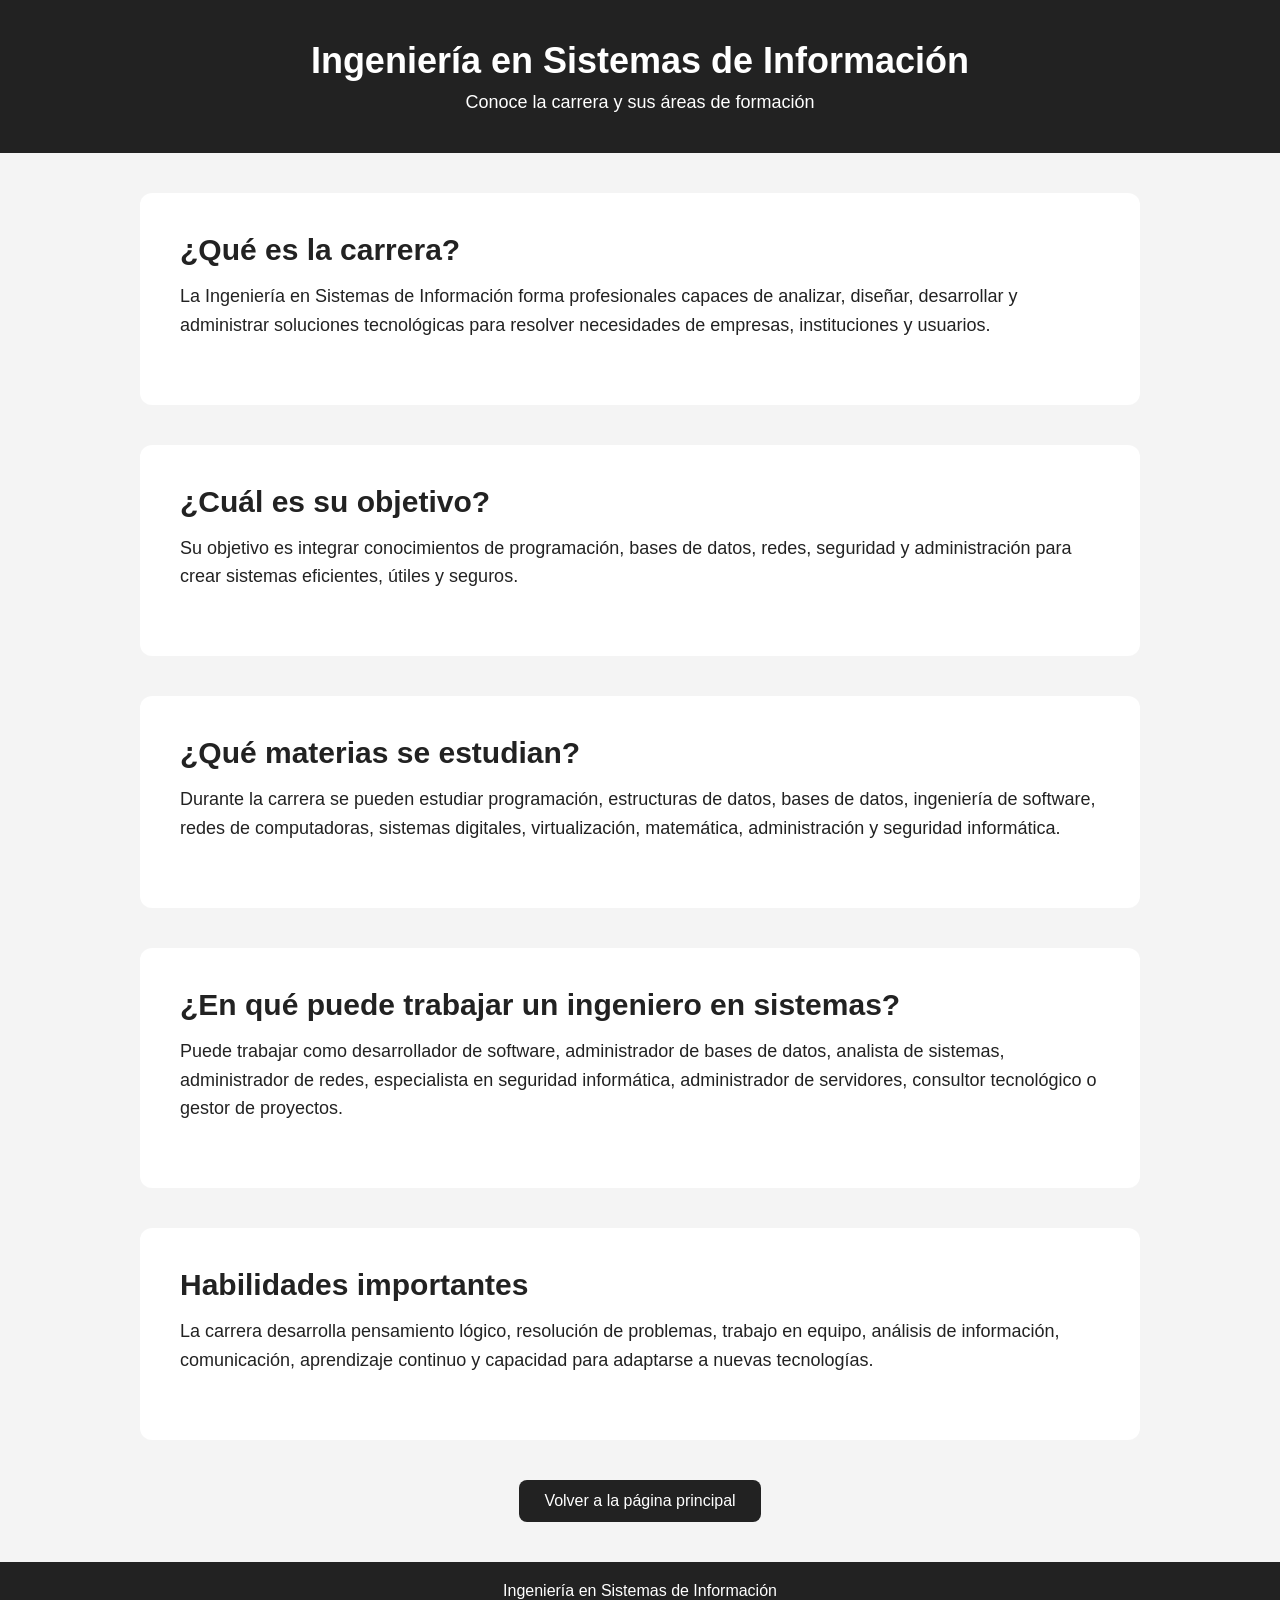
==== carrera.html @ 3bf27fce "Agregar pagina informativa de la carrera" ====
<!DOCTYPE html>
<html lang="es">
<head>
    <meta charset="UTF-8">
    <meta name="viewport" content="width=device-width, initial-scale=1.0">
    <meta name="referrer" content="strict-origin-when-cross-origin">
    <meta http-equiv="Content-Security-Policy" content="default-src 'self'; style-src 'self'; img-src 'self' data:; font-src 'self'; object-src 'none'; base-uri 'self'; form-action 'self'; upgrade-insecure-requests">
    <title>Ingeniería en Sistemas de Información</title>
    <link rel="stylesheet" href="style.css">
</head>
<body class="pagina-carrera">
    <header>
        <h1>Ingeniería en Sistemas de Información</h1>
        <p>Conoce la carrera y sus áreas de formación</p>
    </header>

    <main>
        <section class="presentacion">
            <h2>¿Qué es la carrera?</h2>
            <p>
                La Ingeniería en Sistemas de Información forma profesionales capaces de
                analizar, diseñar, desarrollar y administrar soluciones tecnológicas para
                resolver necesidades de empresas, instituciones y usuarios.
            </p>
        </section>

        <section class="presentacion">
            <h2>¿Cuál es su objetivo?</h2>
            <p>
                Su objetivo es integrar conocimientos de programación, bases de datos,
                redes, seguridad y administración para crear sistemas eficientes, útiles
                y seguros.
            </p>
        </section>

        <section class="presentacion">
            <h2>¿Qué materias se estudian?</h2>
            <p>
                Durante la carrera se pueden estudiar programación, estructuras de datos,
                bases de datos, ingeniería de software, redes de computadoras, sistemas
                digitales, virtualización, matemática, administración y seguridad
                informática.
            </p>
        </section>

        <section class="presentacion">
            <h2>¿En qué puede trabajar un ingeniero en sistemas?</h2>
            <p>
                Puede trabajar como desarrollador de software, administrador de bases de
                datos, analista de sistemas, administrador de redes, especialista en
                seguridad informática, administrador de servidores, consultor tecnológico
                o gestor de proyectos.
            </p>
        </section>

        <section class="presentacion">
            <h2>Habilidades importantes</h2>
            <p>
                La carrera desarrolla pensamiento lógico, resolución de problemas,
                trabajo en equipo, análisis de información, comunicación, aprendizaje
                continuo y capacidad para adaptarse a nuevas tecnologías.
            </p>
        </section>

        <p class="volver-inicio">
            <a class="boton" href="index.html">Volver a la página principal</a>
        </p>
    </main>

    <footer>
        <p>Ingeniería en Sistemas de Información</p>
    </footer>
</body>
</html>
---- style.css ----
/* Configuración general */

* {
    margin: 0;
    padding: 0;
    box-sizing: border-box;
}

:root {
    --color-fondo: #f4f4f4;
    --color-superficie: #ffffff;
    --color-texto: #222222;
    --color-principal: #222222;
    --color-principal-hover: #444444;
    --color-texto-principal: #ffffff;
    --color-detalle-fondo: #222222;
    --color-detalle-texto: #ffffff;
    --color-detalle-secundario: #d6d6d6;
    --color-borde: #555555;
    --color-sombra: rgba(0, 0, 0, 0.1);
}

body.modo-oscuro {
    --color-fondo: #151922;
    --color-superficie: #202632;
    --color-texto: #f1f4f8;
    --color-principal: #f1f4f8;
    --color-principal-hover: #cbd5e1;
    --color-texto-principal: #151922;
    --color-detalle-fondo: #ffffff;
    --color-detalle-texto: #222222;
    --color-detalle-secundario: #222222;
    --color-borde: #cbd5e1;
    --color-sombra: rgba(0, 0, 0, 0.3);
}

body {
    font-family: Arial, sans-serif;
    background-color: var(--color-fondo);
    color: var(--color-texto);
    transition: background-color 0.25s, color 0.25s;
}


/* Encabezado */

header {
    background-color: #222;
    color: white;
    text-align: center;
    padding: 40px 20px;
    position: relative;
}

.boton-tema {
    align-items: center;
    background-color: transparent;
    border: 2px solid rgba(255, 255, 255, 0.7);
    border-radius: 50%;
    color: white;
    cursor: pointer;
    display: flex;
    font-size: 1.2rem;
    height: 44px;
    justify-content: center;
    position: absolute;
    right: 20px;
    top: 20px;
    transition: background-color 0.2s, transform 0.2s;
    width: 44px;
}

.boton-tema:hover,
.boton-tema:focus-visible {
    background-color: rgba(255, 255, 255, 0.18);
    transform: scale(1.08);
}

.boton-tema:focus-visible {
    outline: 3px solid #ffffff;
    outline-offset: 3px;
}

.icono-luna {
    display: none;
}

.modo-oscuro .icono-sol {
    display: none;
}

.modo-oscuro .icono-luna {
    display: inline;
}

header h1 {
    font-size: 36px;
    margin-bottom: 10px;
}

header p {
    font-size: 18px;
}


/* Contenido principal */

main {
    width: 90%;
    max-width: 1000px;
    margin: 40px auto;
}


/* Presentación */

.presentacion {
    background-color: var(--color-superficie);
    padding: 40px;
    border-radius: 12px;
    text-align: center;
    margin-bottom: 40px;
}

.presentacion h2 {
    font-size: 30px;
    margin-bottom: 15px;
}

.presentacion p {
    font-size: 18px;
    line-height: 1.6;
    margin-bottom: 25px;
}


/* Botón */

.boton {
    background-color: var(--color-principal);
    color: var(--color-texto-principal);
    border: none;
    padding: 12px 25px;
    border-radius: 8px;
    font-size: 16px;
    cursor: pointer;
    display: inline-block;
    text-decoration: none;
}

.boton:hover,
.boton:focus-visible {
    background-color: var(--color-principal-hover);
}

.enlace-carrera {
    margin-left: 10px;
}

.tarjeta-presentacion {
    background-color: var(--color-fondo);
    border-left: 4px solid var(--color-principal);
    margin: 25px auto 0;
    max-width: 600px;
    padding: 18px 22px;
    text-align: left;
}

.tarjeta-presentacion[hidden] {
    display: none;
}

.tarjeta-presentacion h3 {
    margin-bottom: 8px;
}

.tarjeta-presentacion p {
    line-height: 1.5;
}


/* Materias */

.materias {
    text-align: center;
}

.materias h2 {
    margin-bottom: 25px;
}


/* Tarjetas */

.contenedor-tarjetas {
    display: flex;
    gap: 20px;
    justify-content: center;
    flex-wrap: wrap;
}

.tarjeta {
    background-color: var(--color-superficie);
    width: 280px;
    padding: 25px;
    border-radius: 12px;
    box-shadow: 0 4px 10px var(--color-sombra);
    border: none;
    color: var(--color-texto);
    cursor: pointer;
    font: inherit;
    position: relative;
    text-align: center;
    transition: transform 0.2s, box-shadow 0.2s;
}

.tarjeta::after {
    background-color: var(--color-principal);
    border-radius: 8px;
    bottom: calc(100% + 12px);
    color: var(--color-texto-principal);
    content: attr(data-descripcion);
    font-size: 14px;
    left: 50%;
    line-height: 1.4;
    opacity: 0;
    padding: 12px;
    pointer-events: none;
    position: absolute;
    transform: translate(-50%, 8px);
    transition: opacity 0.2s, transform 0.2s, visibility 0.2s;
    visibility: hidden;
    width: 240px;
    z-index: 1;
}

.tarjeta:hover,
.tarjeta:focus-visible {
    box-shadow: 0 6px 14px var(--color-sombra);
    transform: translateY(-4px);
}

.tarjeta:hover::after,
.tarjeta:focus-visible::after {
    opacity: 1;
    transform: translate(-50%, 0);
    visibility: visible;
}

.tarjeta:focus-visible {
    outline: 3px solid var(--color-principal-hover);
    outline-offset: 3px;
}

.tarjeta-titulo {
    display: block;
    font-size: 1.17em;
    font-weight: bold;
    margin-bottom: 10px;
}

.tarjeta span:last-child {
    display: block;
    line-height: 1.5;
}

.detalle-materia {
    background-color: var(--color-detalle-fondo);
    border-radius: 12px;
    color: var(--color-detalle-texto);
    margin: 0 auto 40px;
    max-width: 850px;
    padding: 25px;
    text-align: left;
}

.detalle-materia[hidden] {
    display: none;
}

.detalle-materia h3 {
    border-bottom: 1px solid var(--color-borde);
    font-size: 1.4rem;
    margin-bottom: 20px;
    padding-bottom: 12px;
}

.detalle-contenido {
    display: grid;
    gap: 18px;
    grid-template-columns: repeat(3, 1fr);
}

.detalle-contenido h4 {
    color: var(--color-detalle-secundario);
    font-size: 1rem;
    margin-bottom: 7px;
}

.detalle-contenido p {
    line-height: 1.5;
}

.pagina-carrera .presentacion {
    text-align: left;
}

.volver-inicio {
    text-align: center;
}

/* Pie de página */

footer {
    background-color: #222;
    color: white;
    text-align: center;
    padding: 20px;
    margin-top: 40px;
}


/* Adaptación para celulares */

@media (max-width: 600px) {

    header h1 {
        font-size: 28px;
    }

    .presentacion {
        padding: 25px;
    }

    .presentacion h2 {
        font-size: 24px;
    }

    .tarjeta {
        width: 100%;
    }

    .boton-tema {
        right: 12px;
        top: 12px;
    }

    .enlace-carrera {
        margin-left: 0;
        margin-top: 12px;
    }
}
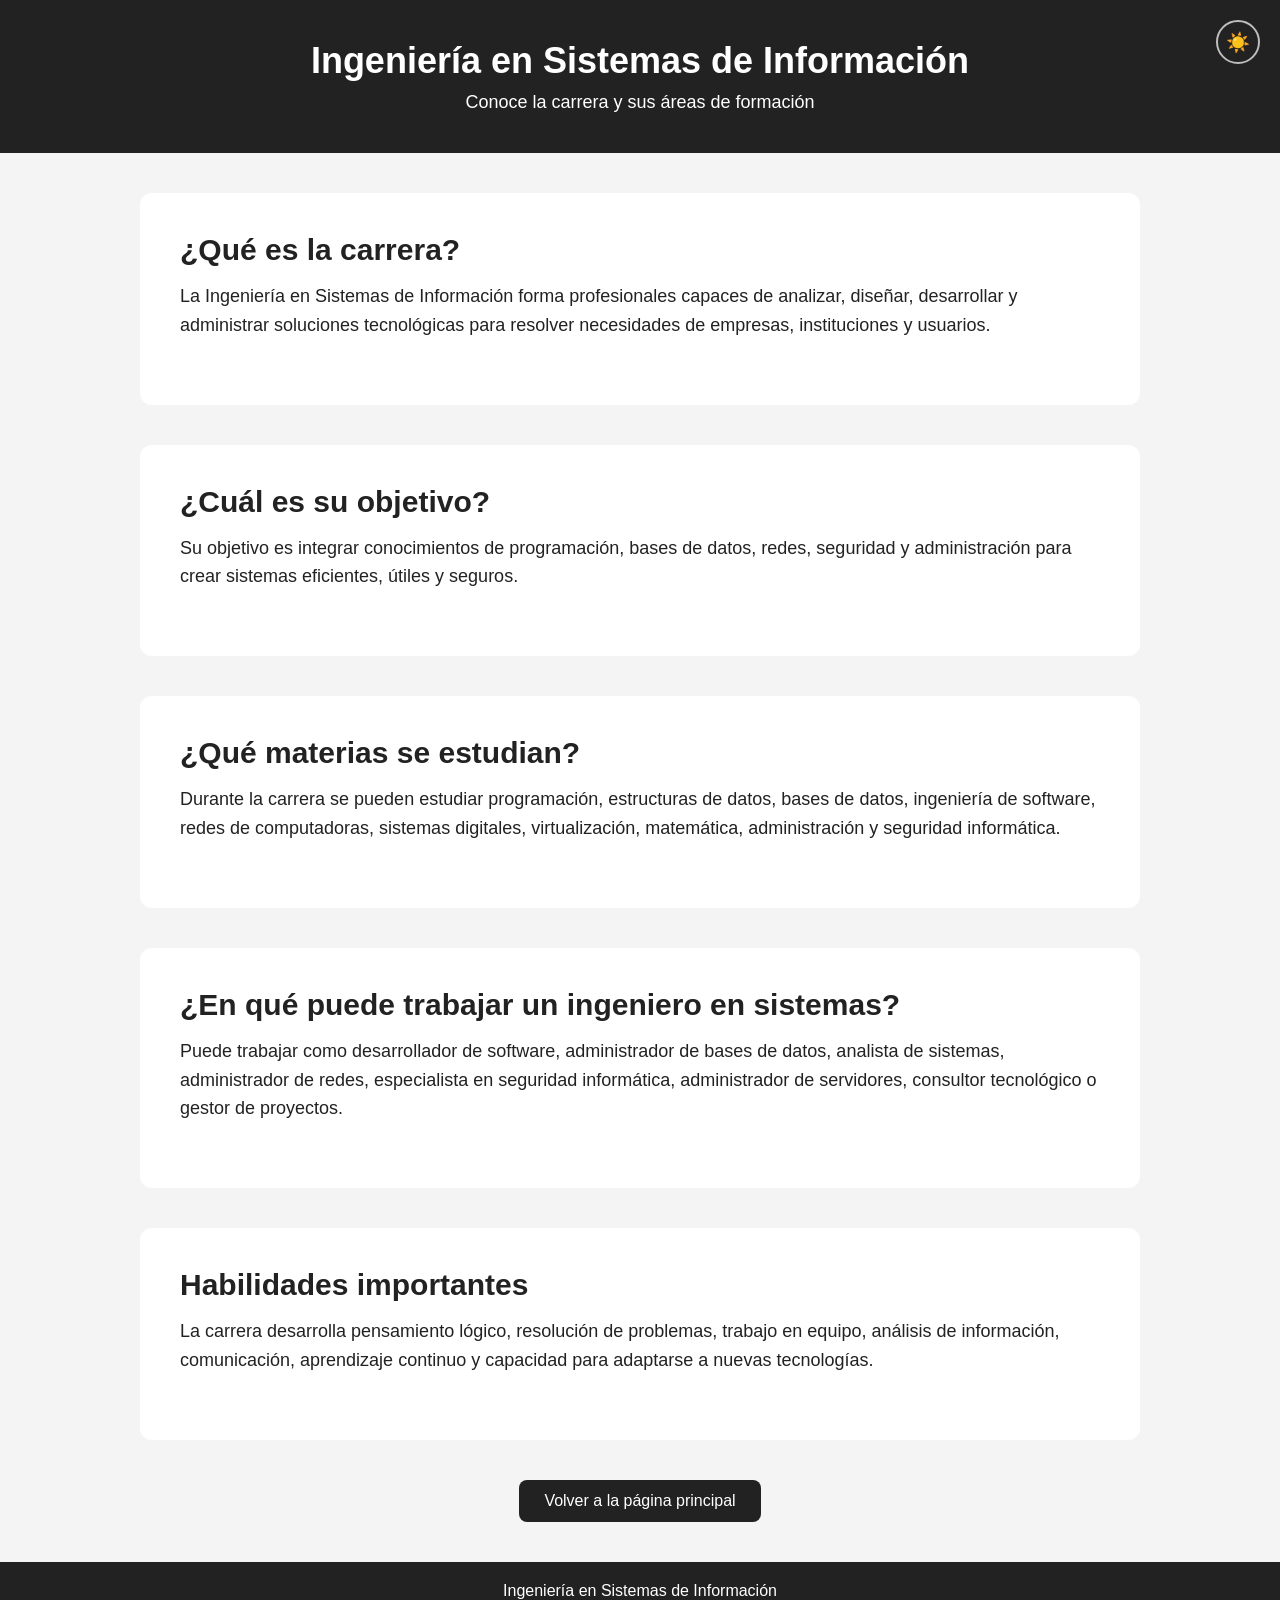
==== commit 55bb1c38: "Sincronizar tema entre paginas" ====
--- a/carrera.html
+++ b/carrera.html
@@ -7,9 +7,14 @@
     <meta http-equiv="Content-Security-Policy" content="default-src 'self'; style-src 'self'; img-src 'self' data:; font-src 'self'; object-src 'none'; base-uri 'self'; form-action 'self'; upgrade-insecure-requests">
     <title>Ingeniería en Sistemas de Información</title>
     <link rel="stylesheet" href="style.css">
+    <script src="script.js" defer></script>
 </head>
 <body class="pagina-carrera">
     <header>
+        <button class="boton-tema" id="boton-tema" type="button" aria-label="Activar modo oscuro" aria-pressed="false">
+            <span class="icono-sol" aria-hidden="true">☀️</span>
+            <span class="icono-luna" aria-hidden="true">🌙</span>
+        </button>
         <h1>Ingeniería en Sistemas de Información</h1>
         <p>Conoce la carrera y sus áreas de formación</p>
     </header>
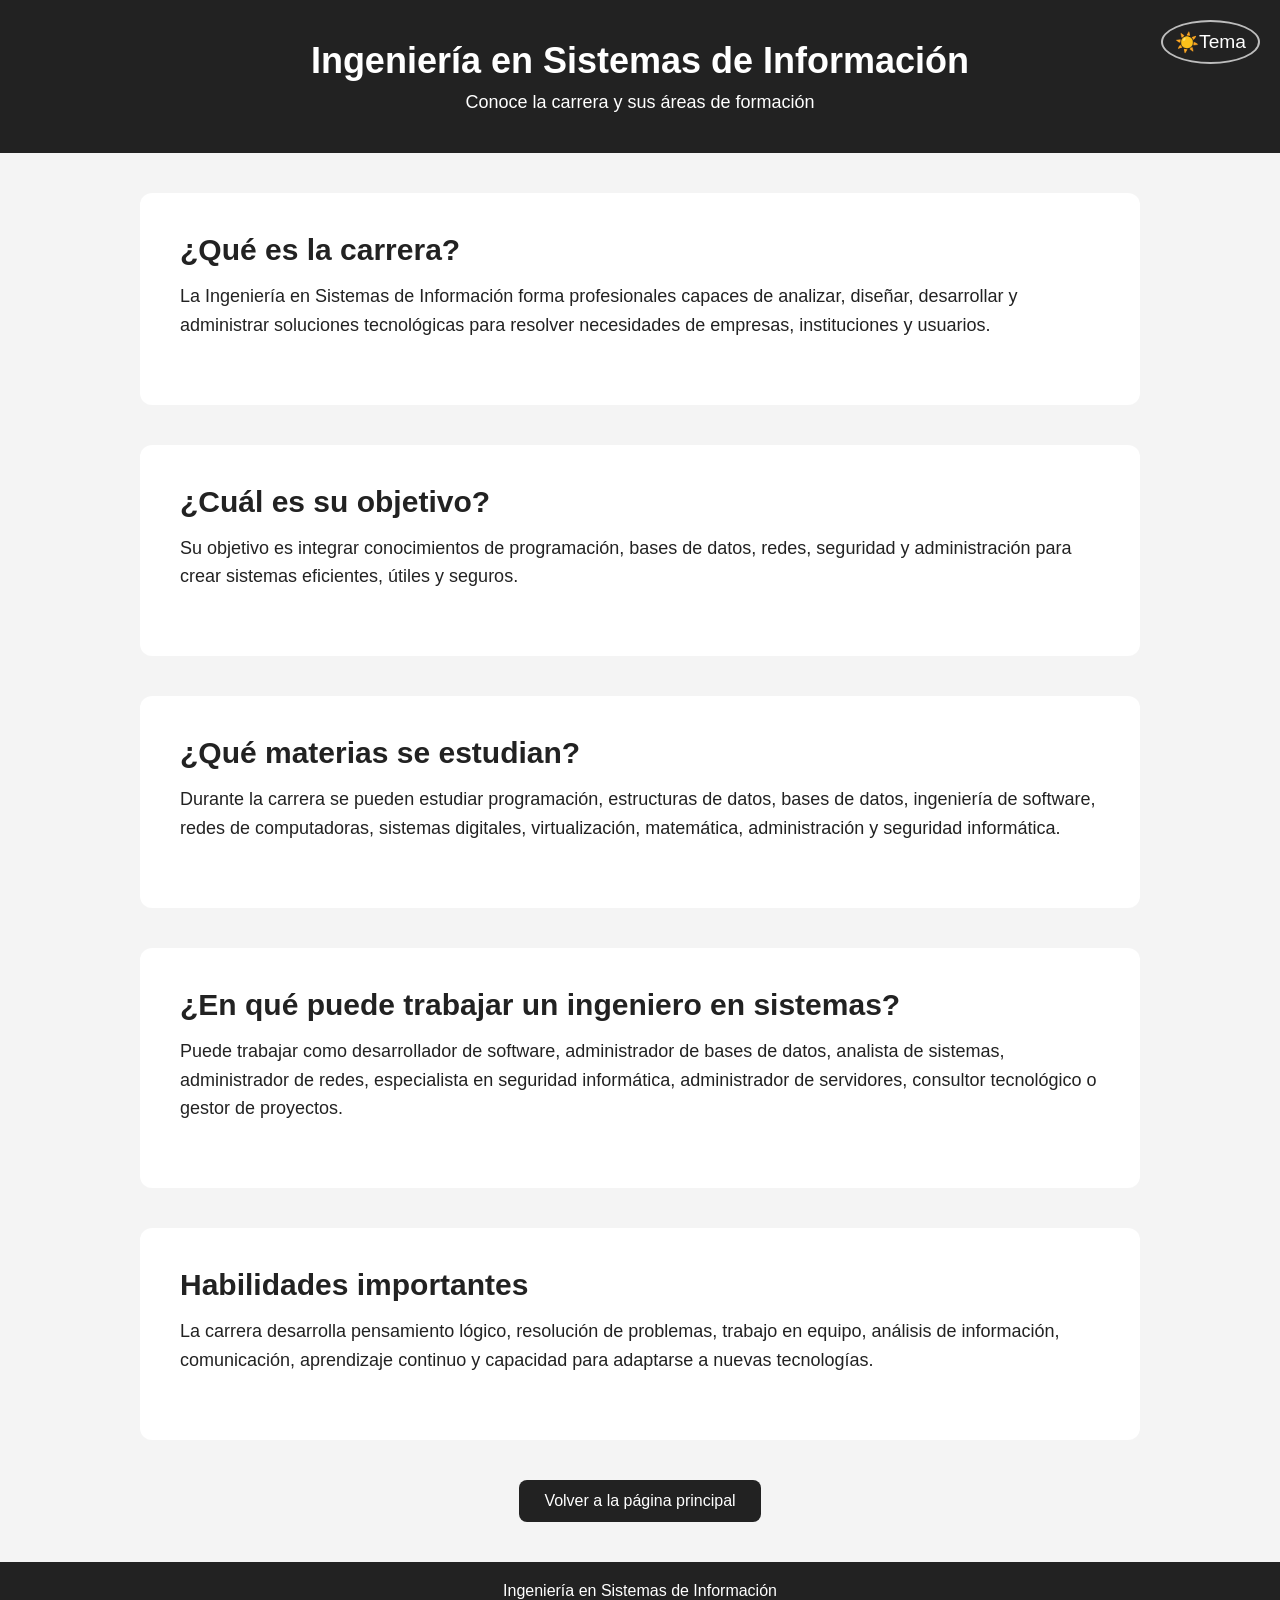
==== commit 92a7c9b9: "Hacer visible el selector de tema" ====
--- a/carrera.html
+++ b/carrera.html
@@ -14,6 +14,7 @@
         <button class="boton-tema" id="boton-tema" type="button" aria-label="Activar modo oscuro" aria-pressed="false">
             <span class="icono-sol" aria-hidden="true">☀️</span>
             <span class="icono-luna" aria-hidden="true">🌙</span>
+            <span class="texto-tema">Tema</span>
         </button>
         <h1>Ingeniería en Sistemas de Información</h1>
         <p>Conoce la carrera y sus áreas de formación</p>
--- a/style.css
+++ b/style.css
@@ -63,11 +63,13 @@
     font-size: 1.2rem;
     height: 44px;
     justify-content: center;
+    min-width: 44px;
+    padding: 0 12px;
     position: absolute;
     right: 20px;
     top: 20px;
     transition: background-color 0.2s, transform 0.2s;
-    width: 44px;
+    width: auto;
 }
 
 .boton-tema:hover,
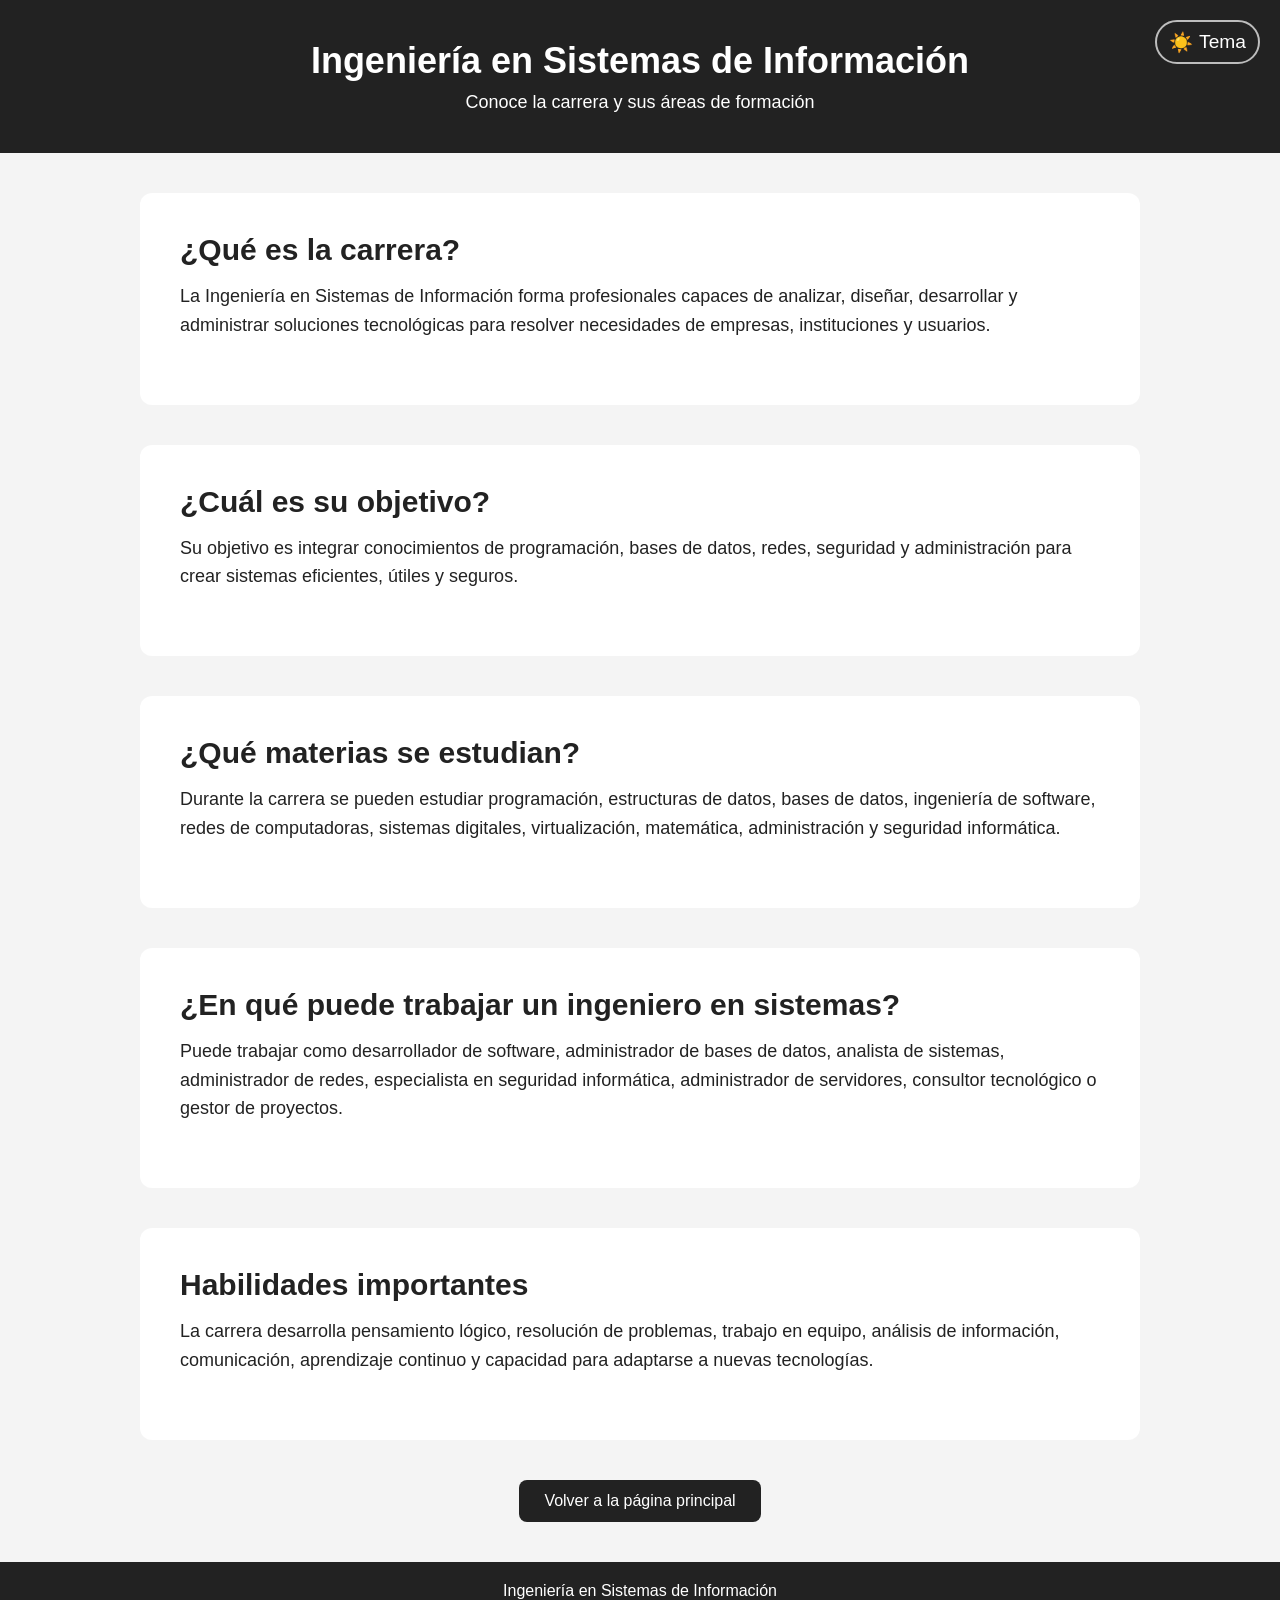
==== commit 5580cc58: "Actualizar cache de estilos" ====
--- a/carrera.html
+++ b/carrera.html
@@ -6,7 +6,7 @@
     <meta name="referrer" content="strict-origin-when-cross-origin">
     <meta http-equiv="Content-Security-Policy" content="default-src 'self'; style-src 'self'; img-src 'self' data:; font-src 'self'; object-src 'none'; base-uri 'self'; form-action 'self'; upgrade-insecure-requests">
     <title>Ingeniería en Sistemas de Información</title>
-    <link rel="stylesheet" href="style.css">
+    <link rel="stylesheet" href="style.css?v=45aab26">
     <script src="script.js" defer></script>
 </head>
 <body class="pagina-carrera">
--- a/style.css
+++ b/style.css
@@ -56,11 +56,12 @@
     align-items: center;
     background-color: transparent;
     border: 2px solid rgba(255, 255, 255, 0.7);
-    border-radius: 50%;
+    border-radius: 999px;
     color: white;
     cursor: pointer;
     display: flex;
     font-size: 1.2rem;
+    gap: 6px;
     height: 44px;
     justify-content: center;
     min-width: 44px;
@@ -70,6 +71,7 @@
     top: 20px;
     transition: background-color 0.2s, transform 0.2s;
     width: auto;
+    white-space: nowrap;
 }
 
 .boton-tema:hover,
